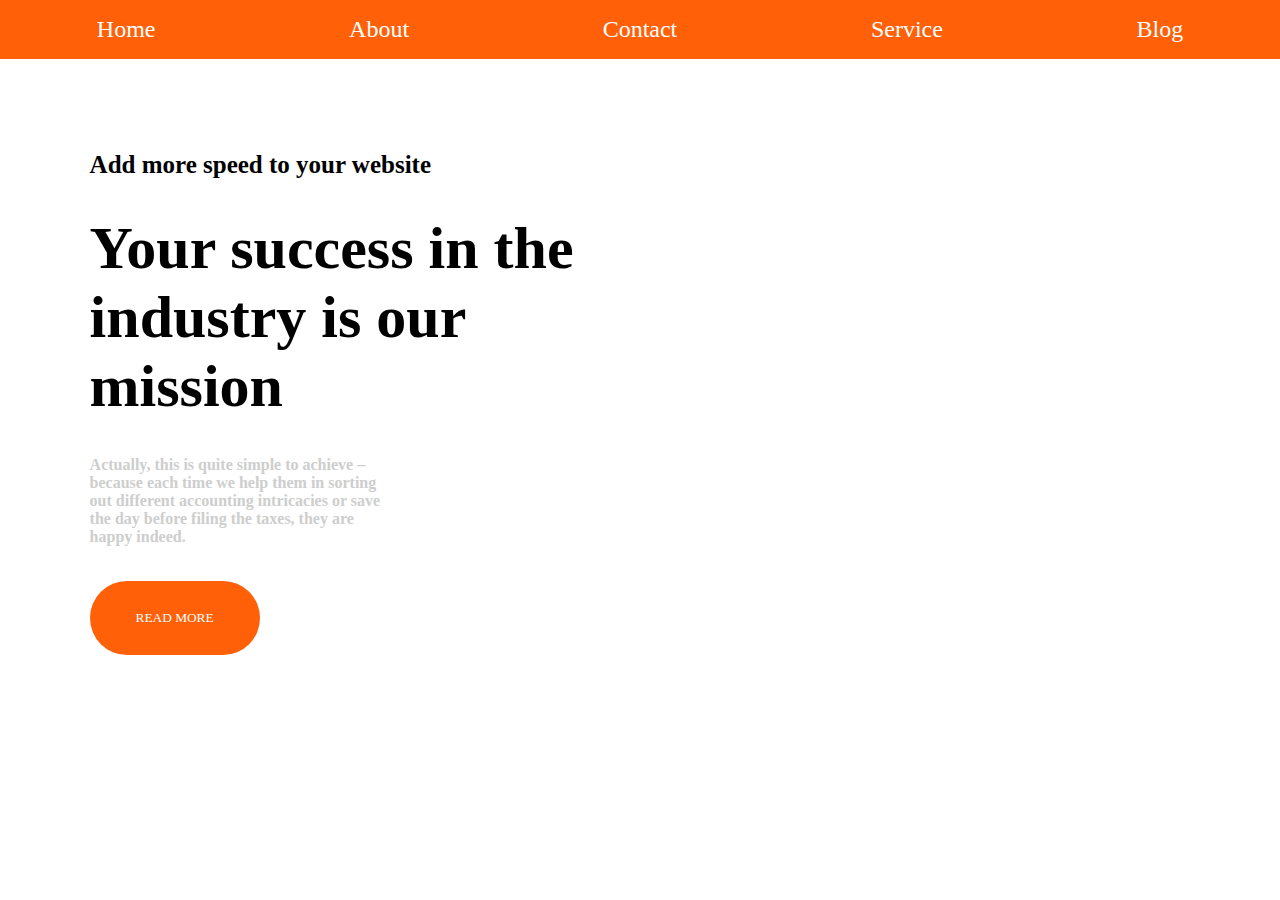
==== index.html @ 09255056 "css project 1 nav & hero section" ====
<!DOCTYPE html>
<html lang="en">

<head>
    <meta charset="UTF-8">
    <meta name="viewport" content="width=device-width, initial-scale=1.0">
    <title>Document</title>
    <link rel="stylesheet" href="./styles.css">
</head>

<body>
    <header>
        <nav class="navbar">
            <a href="#" class="nav-item">Home</a>
            <a href="#about" class="nav-item">About</a>
            <a href="#contact" class="nav-item">Contact</a>
            <a href="#service" class="nav-item">Service</a>
            <a href="blog" class="nav-item">Blog</a>
        </nav>
        <!-- hero -->

        <section class="hero">
            <div class="hero-content">
                <h4 class="hero-title">Add more speed to your website</h4>
                <h1 class="hero-title">Your success in the industry is our mission</h1>
                <p class="hero-text"><b>Actually, this is quite simple to achieve – because each time we help them in
                    sorting out different accounting intricacies or save the day before filing the taxes, they are happy
                    indeed.</b>
                </p>
                <button class="btn">READ MORE</button>
            </div>
        </section>
    </header>

    <script src="./app.js"></script>
</body>

</html>
---- styles.css ----
*{
    
    margin: 0;
    padding: 0;
    box-sizing: border-box;
    font-family: serif;
}
.navbar{
    /* border: solid; */
    display: flex;
    justify-content: space-around;
    background-color: #ff6008;
    border-bottom: 2px solid white;
}
.navbar a{
    text-decoration: none;
    color: white;
    font-size: 1.5rem;
    padding: 1rem;
}
.navbar a:hover{
    color: #ff6008;
    background-color: white;
    transition: all 1s ease;
}


/* hero section */
/* https: //assets.nicepagecdn.com/11a8ddce/3502986/images/pexels-photo-733500.jpg */

.hero {
    /* border: solid; */
        height: 70vh;
        background-image: url(https://assets.nicepagecdn.com/11a8ddce/3502986/images/pexels-photo-733500.jpg);
        background-size: cover;
        background-position: center;
        background-position: top;

}
.hero .hero-content{
    /* border: solid; */
    
    height: 80%;
    
}

.hero-content{
    margin-left: 7vw;
    /* border: 2px solid ; */
    position: relative;
    top: 10vh;
    display: flex;
    flex-direction: column;
    /* justify-content: space-evenly; */
    gap: 35px;
    width: 60vw;

}

.hero-content h1{
    font-size: 60px;
    width: 73%;
}

.hero-content h4{
    font-size: 25px;
}

.hero-content p{
    width: 40%;
    color: #cdcecd;
}

.hero-content button{
    width: 170px;
    height: 80PX;
    border-radius: 40PX;
    color: white;
    background-color: #ff6008;
    border: none;
}

.hero-content button:hover{
    color: #ff6008;
    background-color: white;
    border: 2px solid #ff6008;
}
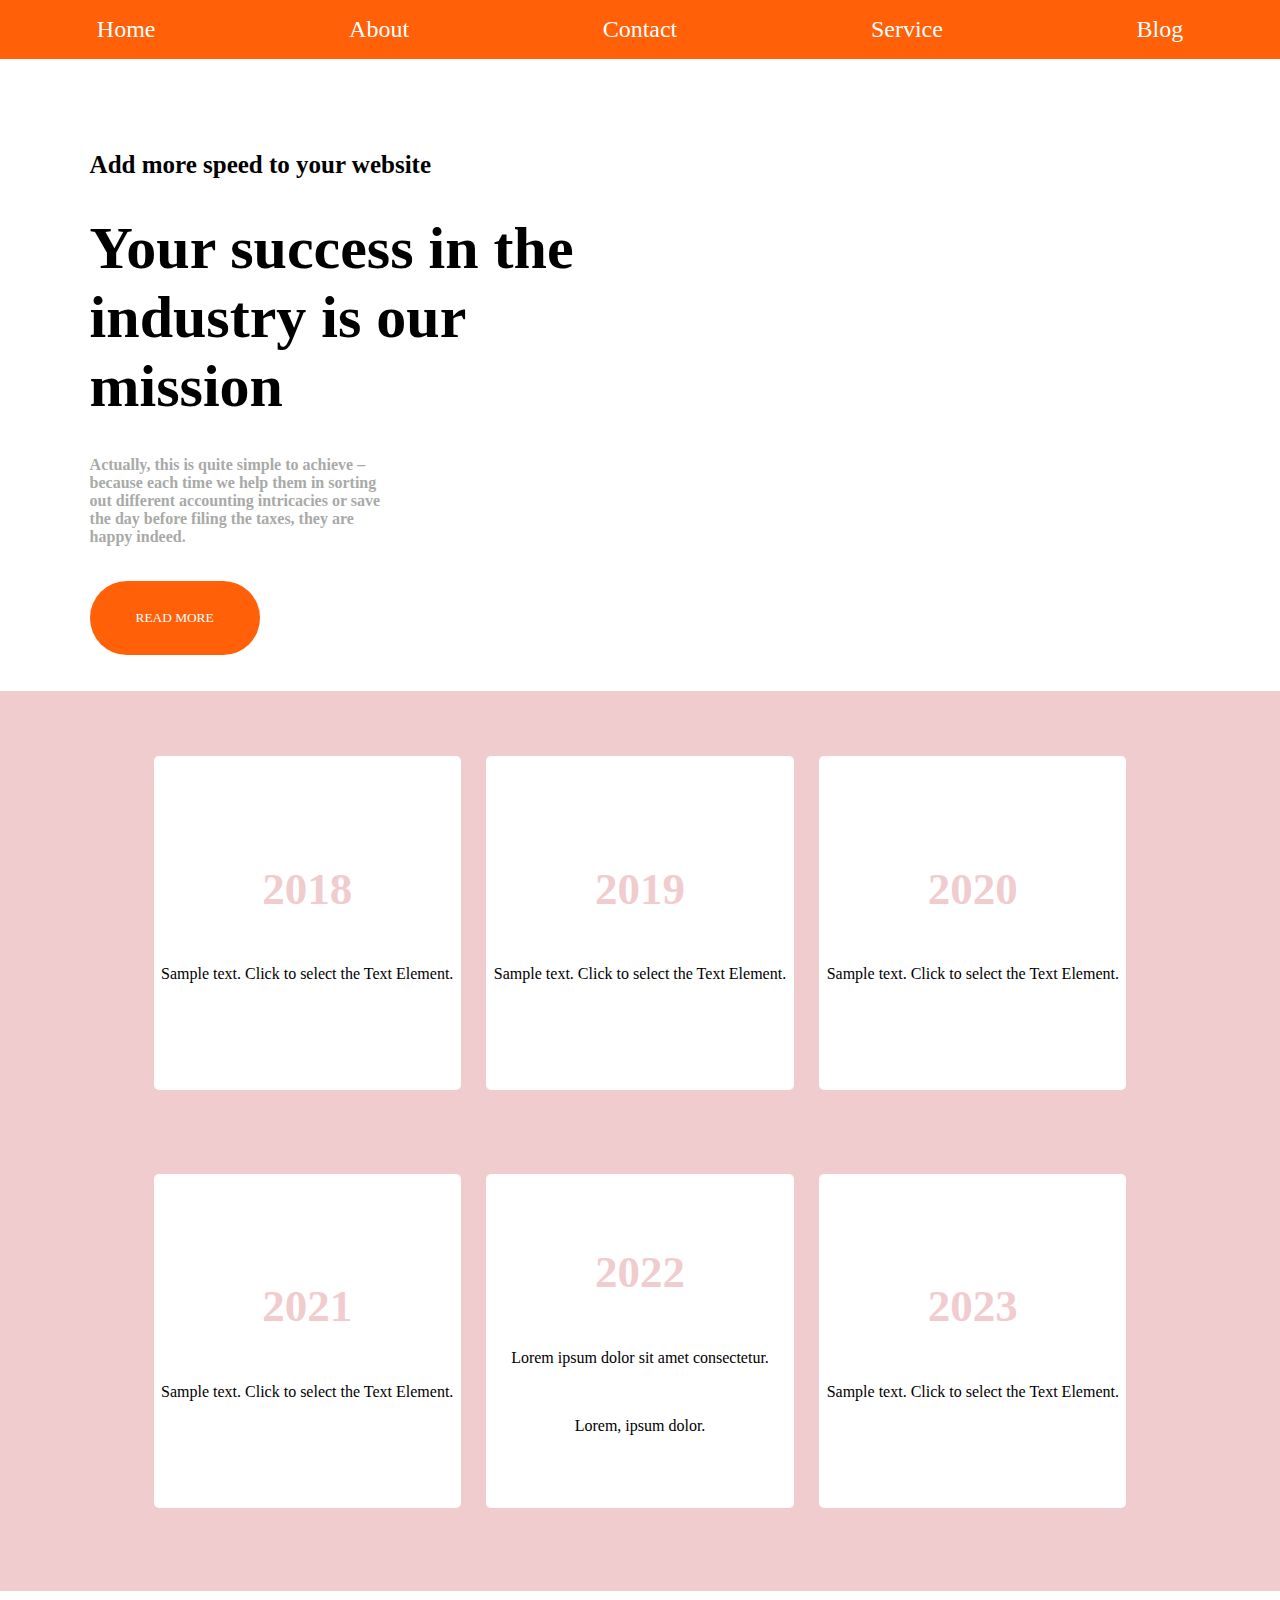
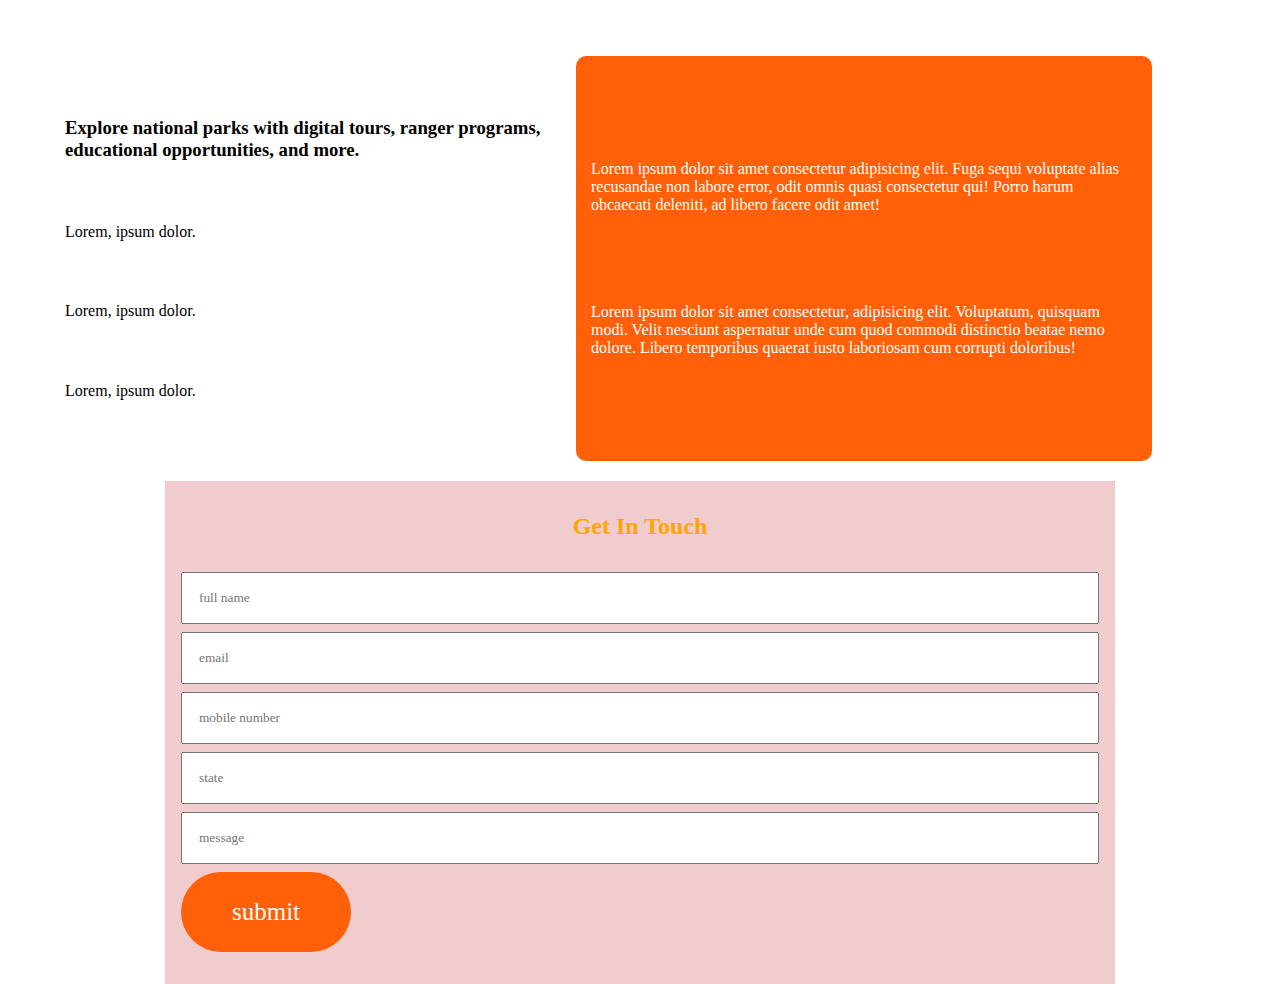
==== commit d19ee2bf: "till contact form" ====
--- a/index.html
+++ b/index.html
@@ -17,21 +17,117 @@
             <a href="#service" class="nav-item">Service</a>
             <a href="blog" class="nav-item">Blog</a>
         </nav>
-        <!-- hero -->
+
+
+        <!-- hero section -->
 
         <section class="hero">
             <div class="hero-content">
                 <h4 class="hero-title">Add more speed to your website</h4>
                 <h1 class="hero-title">Your success in the industry is our mission</h1>
                 <p class="hero-text"><b>Actually, this is quite simple to achieve – because each time we help them in
-                    sorting out different accounting intricacies or save the day before filing the taxes, they are happy
-                    indeed.</b>
+                        sorting out different accounting intricacies or save the day before filing the taxes, they are
+                        happy
+                        indeed.</b>
                 </p>
                 <button class="btn">READ MORE</button>
             </div>
         </section>
     </header>
 
+    <!-- main section -->
+    <main>
+        <!-- card section -->
+        <div class="about">
+            <section id="about" class="container">
+                <div class="card item-1">
+                    <h2>2018</h2>
+                    <p>Sample text. Click to select the Text Element.</p>
+                </div>
+                <div class="card item-2">
+                    <h2>2019</h2>
+                    <p>Sample text. Click to select the Text Element.</p>
+                </div>
+                <div class="card item-3">
+                    <h2>2020</h2>
+                    <p>Sample text. Click to select the Text Element.</p>
+                </div>
+                <div class="card item-4">
+                    <h2>2021</h2>
+                    <p>Sample text. Click to select the Text Element.</p>
+                </div>
+                <div class="card item-5">
+                    <h2>2022</h2>
+                    <p>Lorem ipsum dolor sit amet consectetur.</p>
+                    <p>Lorem, ipsum dolor.</p>
+                </div>
+                <div class="card item-6">
+                    <h2>2023</h2>
+                    <p>Sample text. Click to select the Text Element.</p>
+                </div>
+            </section>
+        </div>
+
+        <!-- contact  -->
+        <section id="contact" class="contact">
+            <div class="text-section contact-item">
+                <h3>Explore national parks with digital tours, ranger programs, educational opportunities, and more.
+                </h3>
+                <p>Lorem, ipsum dolor.</p>
+                <p>Lorem, ipsum dolor.</p>
+                <p>Lorem, ipsum dolor.</p>
+
+            </div>
+            <div class="highlight-box contact-item">
+                <p>
+                    Lorem ipsum dolor sit amet consectetur adipisicing elit. Fuga sequi
+                    voluptate alias recusandae non labore error, odit omnis quasi
+                    consectetur qui! Porro harum obcaecati deleniti, ad libero facere
+                    odit amet!
+                </p>
+                <p class="important">
+                    Lorem ipsum dolor sit amet consectetur, adipisicing elit.
+                    Voluptatum, quisquam modi. Velit nesciunt aspernatur unde cum quod
+                    commodi distinctio beatae nemo dolore. Libero temporibus quaerat
+                    iusto laboriosam cum corrupti doloribus!
+                </p>
+            </div>
+        </section>
+
+
+        <!-- form section -->
+        <div class="form">
+            <form class=" form_wrapper">
+                <h2>Get In Touch</h2>
+                <div class="form_group single-in">
+                    <input type="text" placeholder="full name">
+
+                </div>
+
+                <div class="form_group single-in">
+                    <input type="email" placeholder="email">
+
+                </div>
+                <div class="form_group single-in">
+                    <input type="text" placeholder="mobile number">
+
+                </div>
+                <div class="form_group single-in">
+                    <input type="text" placeholder="state">
+
+
+                </div>
+
+                <div class="form_group single-in">
+                    <input type="text" placeholder="message">
+                </div>
+
+                <button type="submit" id = "form_button">submit</button>
+            </form>
+
+        </div>
+    </main>
+
     <script src="./app.js"></script>
 </body>
 
--- a/styles.css
+++ b/styles.css
@@ -21,7 +21,7 @@
 .navbar a:hover{
     color: #ff6008;
     background-color: white;
-    transition: all 1s ease;
+    transition: all 0.5s ease;
 }
 
 
@@ -68,7 +68,7 @@
 
 .hero-content p{
     width: 40%;
-    color: #cdcecd;
+    color: #a8aaa8;
 }
 
 .hero-content button{
@@ -84,4 +84,116 @@
     color: #ff6008;
     background-color: white;
     border: 2px solid #ff6008;
+}
+
+/* main section  */
+
+/* card section  */
+
+#about{
+    /* border: 2px solid; */
+    height: 100vh;
+    background-color: #f0cccf;
+    display: flex;
+    padding-left: 10vw;
+    padding-right: 10vw;
+    flex-wrap: wrap;
+    justify-content: space-evenly;
+    padding-top: 65px;
+}
+
+.card{
+    background-color: white;
+    /* border: 2px solid; */
+    width: 30%;
+    height: 40%;
+    align-items: center;
+    display: flex;
+    flex-direction: column;
+    align-items: center;
+    justify-content: center;
+    gap: 15%;
+
+    border-radius: 5px;
+}
+
+.card h2{
+    font-size: 45px;
+    color: #f0cccf;
+}
+
+/* contact section */
+.contact{
+    margin-top: 65px;
+    display: flex;
+    height: 45vh;
+}
+
+.text-section{
+    display: flex;
+    flex-direction: column;
+    width: 45%;
+    padding-left: 65px;
+    justify-content: space-evenly;
+}
+.highlight-box{
+    display: flex;
+    flex-direction: column;
+    background-color: #ff6008;
+    justify-content: space-evenly;
+    width: 45%;
+    color: white;
+    padding: 15px;
+    border-radius: 10px;
+}
+
+/* form section */
+.form{
+    width: 950px;
+    margin: 0 auto;
+    padding-top: 20px;
+    
+}
+.form_wrapper{
+    padding: 2rem 1rem;
+    
+    background-color: #f0cccf;
+
+}
+.form_wrapper h2{
+    text-align:center ;
+    color: orange;
+    margin-bottom: 2rem;
+    
+
+}
+.form_wrapper .form_group{
+    display: flex;
+    justify-content:space-between ;
+}
+ .form_group input{
+    width: 49%;
+    padding:16px ;
+    margin-bottom:.5rem ;
+
+}
+.single-in input{
+    width:100%
+
+}
+
+#form_button{
+    width: 170px;
+    height: 80PX;
+    border-radius: 40PX;
+    color: white;
+    background-color: #ff6008;
+    border: none;
+    font-size: 25px;
+}
+
+#form_button:hover{
+    color: #ff6008;
+    background-color: white;
+    border: 2px solid #ff6008;
 }